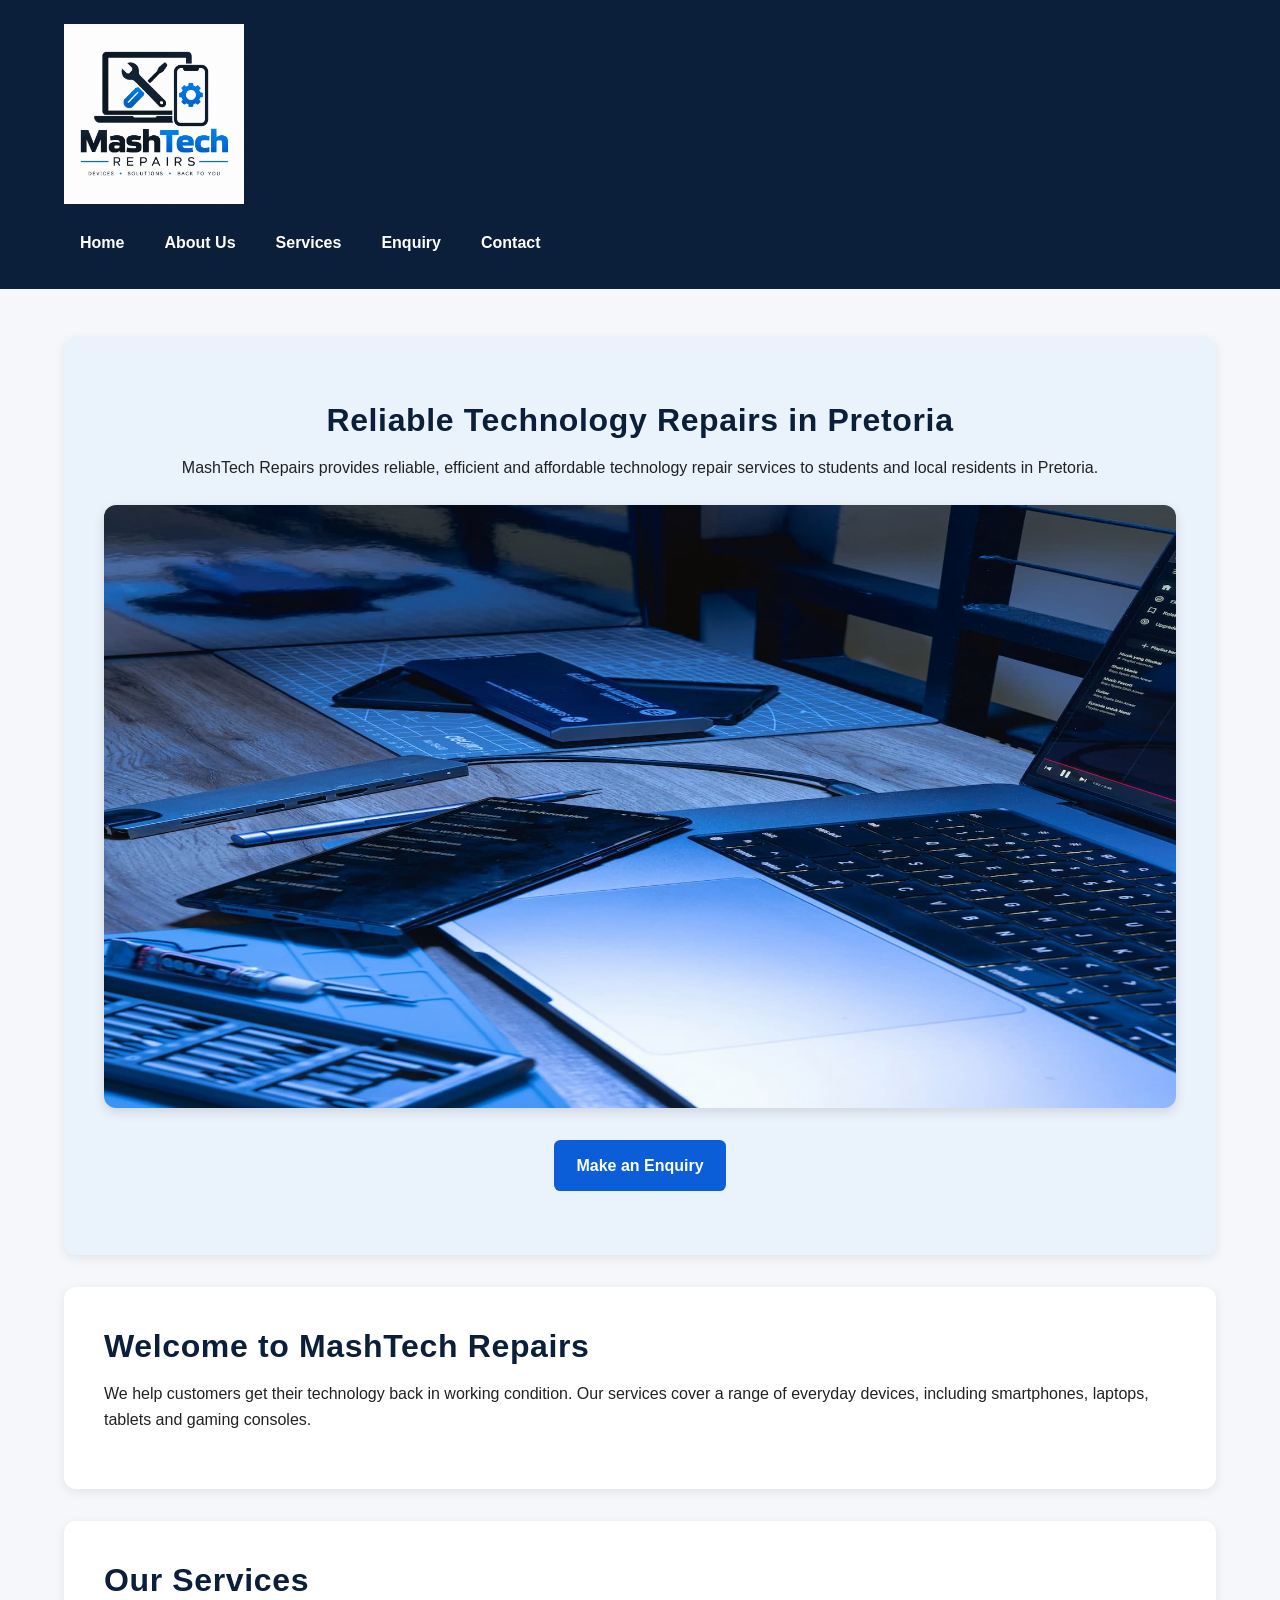
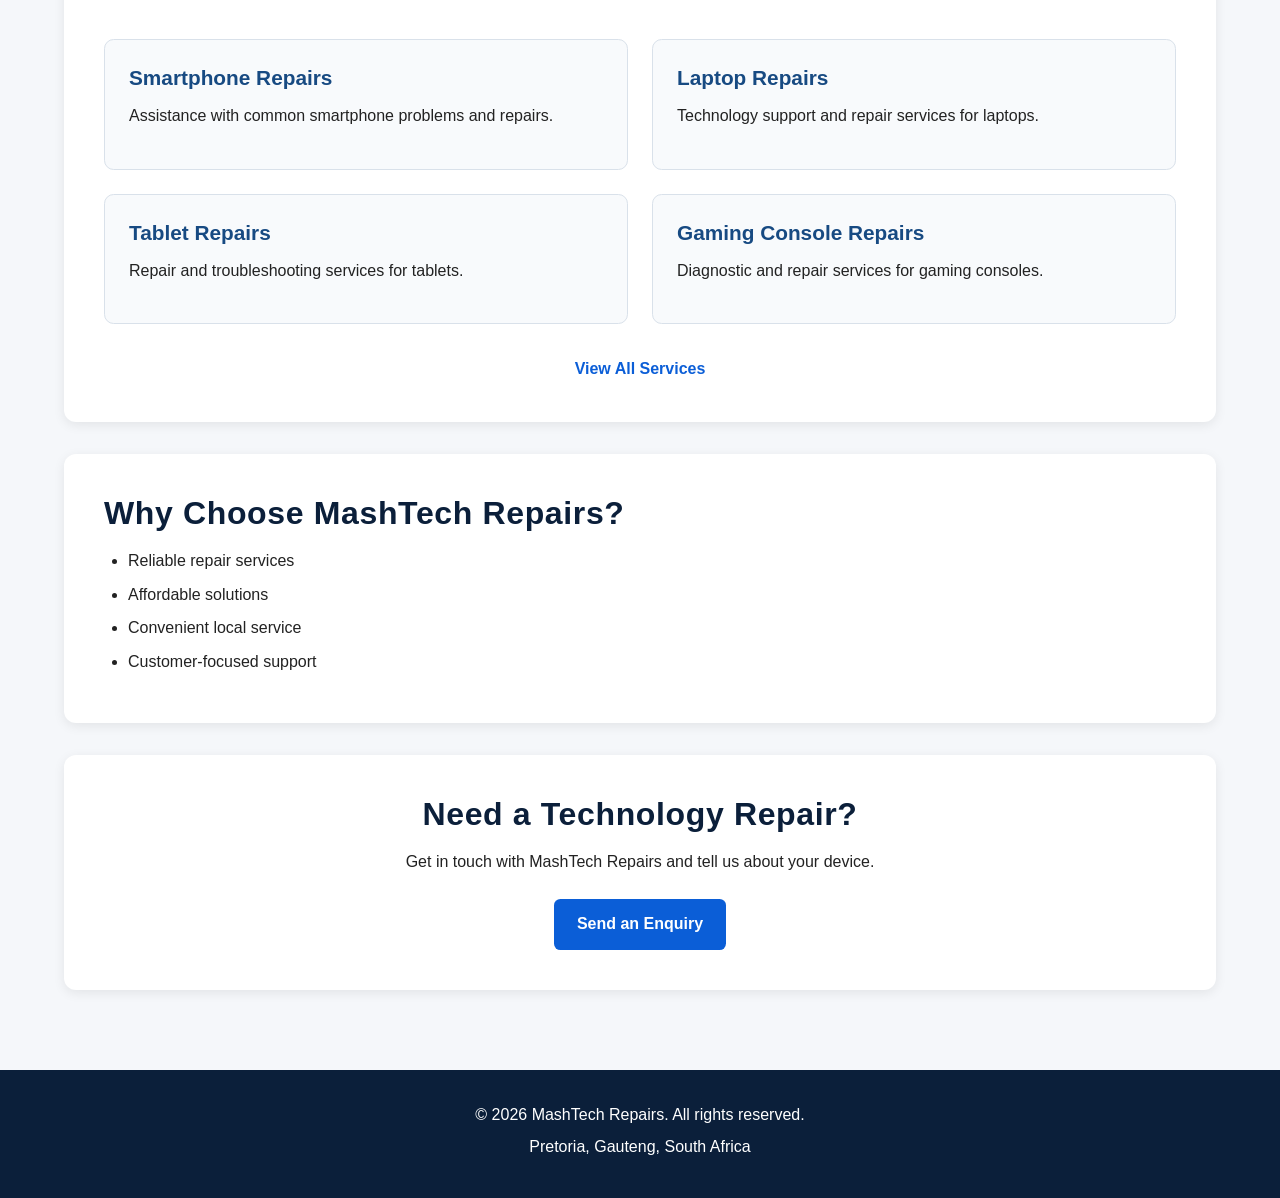
==== index.html @ 8fb37210 "Complete WEDE5020 Part 2 styling and responsive design" ====
<!DOCTYPE html>
<html lang="en">
<head>
    
    <meta charset="UTF-8">
    <meta name="viewport" content="width=device-width, initial-scale=1.0">

   
    <title>MashTech Repairs | Technology Repairs in Pretoria</title>

    <link rel="stylesheet" href="css_assets/homepage.css">
</head>

<body>

    
    <header>
    <a href="index.html" class="logo-link">
        <img src="_images/page/mashtech-logo.png" alt="MashTech Repairs logo">
    </a>

    <nav>
        <a href="index.html">Home</a>
        <a href="about.html">About Us</a>
        <a href="services.html">Services</a>
        <a href="enquiry.html">Enquiry</a>
        <a href="contact.html">Contact</a>
    </nav>
</header>
    
    <main>

        
        <section>
            <h2>Reliable Technology Repairs in Pretoria</h2>

            <p>
                MashTech Repairs provides reliable, efficient and affordable
                technology repair services to students and local residents in Pretoria.
            </p>

            <picture>
    <source
        media="(max-width: 600px)"
        srcset="_images/page/homepage-repair-480.jpg"
    >

    <source
        media="(max-width: 1023px)"
        srcset="_images/page/homepage-repair-960.jpg"
    >

    <img
        src="_images/page/homepage-repair-1920.jpg"
        srcset="
            _images/page/homepage-repair-480.jpg 480w,
            _images/page/homepage-repair-960.jpg 960w,
            _images/page/homepage-repair-1920.jpg 1920w
        "
        sizes="(max-width: 600px) 94vw,
               (max-width: 1023px) 92vw,
               90vw"
        alt="Laptop, smartphone and repair tools"
    >
</picture>
 
            <a href="enquiry.html">Make an Enquiry</a>
        </section>

       
        <section>
            <h2>Welcome to MashTech Repairs</h2>

            <p>
                We help customers get their technology back in working condition.
                Our services cover a range of everyday devices, including smartphones,
                laptops, tablets and gaming consoles.
            </p>
        </section>

        
        <section>
            <h2>Our Services</h2>

            <article>
                <h3>Smartphone Repairs</h3>
                <p>
                    Assistance with common smartphone problems and repairs.
                </p>
            </article>

            <article>
                <h3>Laptop Repairs</h3>
                <p>
                    Technology support and repair services for laptops.
                </p>
            </article>

            <article>
                <h3>Tablet Repairs</h3>
                <p>
                    Repair and troubleshooting services for tablets.
                </p>
            </article>

            <article>
                <h3>Gaming Console Repairs</h3>
                <p>
                    Diagnostic and repair services for gaming consoles.
                </p>
            </article>

            <a href="services.html">View All Services</a>
        </section>

        
        <section>
            <h2>Why Choose MashTech Repairs?</h2>

            <ul>
                <li>Reliable repair services</li>
                <li>Affordable solutions</li>
                <li>Convenient local service</li>
                <li>Customer-focused support</li>
            </ul>
        </section>

        
        <section>
            <h2>Need a Technology Repair?</h2>

            <p>
                Get in touch with MashTech Repairs and tell us about your device.
            </p>

            <a href="enquiry.html">Send an Enquiry</a>
        </section>

    </main>

    <!-- Footer -->
    <footer>
        <p>&copy; 2026 MashTech Repairs. All rights reserved.</p>
        <p>Pretoria, Gauteng, South Africa</p>
    </footer>

</body>
</html>
---- css_assets/homepage.css ----
* {
    margin: 0;
    padding: 0;
    box-sizing: border-box;
}

html {
    scroll-behavior: smooth;
}

body {
    font-family: Arial, Helvetica, sans-serif;
    font-size: 1rem;
    line-height: 1.6;
    color: #222222;
    background-color: #f5f7fa;
}


img {
    max-width: 100%;
    height: auto;
    display: block;
}

main img {
    width: 100%;
    max-width: 100%;
    height: auto;
    margin: 1.5rem auto;
    border-radius: 0.75rem;
    box-shadow: 0 4px 12px rgba(0, 0, 0, 0.12);
}

a {
    color: #0b5ed7;
    text-decoration: none;
}

a:hover {
    text-decoration: underline;
}

a:focus {
    outline: 3px solid #ffbf47;
    outline-offset: 3px;
}

a:active {
    color: #063b88;
}

header {
    background-color: #0b1f3a;
    color: #ffffff;
    padding: 1.5rem 5%;
}

header h1 {
    font-size: 2rem;
    font-weight: 700;
    letter-spacing: 0.05em;
}


nav {
    display: flex;
    flex-wrap: wrap;
    gap: 0.5rem;
    margin-top: 1rem;
}

nav a {
    color: #ffffff;
    padding: 0.6rem 1rem;
    border-radius: 0.4rem;
    font-weight: 600;
}

nav a:hover {
    background-color: #174a82;
    text-decoration: none;
}

nav a:focus {
    outline: 3px solid #ffbf47;
    outline-offset: 2px;
}

nav a:active {
    background-color: #08203d;
}


main {
    width: 90%;
    max-width: 1200px;
    margin: 0 auto;
    padding: 3rem 0;
}

main section {
    background-color: #ffffff;
    margin-bottom: 2rem;
    padding: 2.5rem;
    border-radius: 0.75rem;
    box-shadow: 0 3px 12px rgba(0, 0, 0, 0.08);
}

main section:first-child {
    text-align: center;
    background-color: #eaf2fb;
    padding: 4rem 2.5rem;
}

h2 {
    color: #0b1f3a;
    font-size: 2rem;
    line-height: 1.2;
    margin-bottom: 1rem;
    letter-spacing: 0.02em;
}

h3 {
    color: #174a82;
    font-size: 1.3rem;
    line-height: 1.3;
    margin-bottom: 0.75rem;
}

p {
    margin-bottom: 1rem;
}

main section:last-child {
    text-align: center;
}


main section:first-child a,
main section:last-child a {
    display: inline-block;
    background-color: #0b5ed7;
    color: #ffffff;
    padding: 0.8rem 1.4rem;
    margin-top: 0.5rem;
    border-radius: 0.4rem;
    font-weight: 700;
}

main section:first-child a:hover,
main section:last-child a:hover {
    background-color: #063b88;
    text-decoration: none;
    transform: translateY(-2px);
}

main section:first-child a:focus,
main section:last-child a:focus {
    outline: 3px solid #ffbf47;
    outline-offset: 3px;
}

main section:first-child a:active,
main section:last-child a:active {
    transform: translateY(0);
}


main section:nth-child(3) {
    display: grid;
    grid-template-columns: repeat(2, 1fr);
    gap: 1.5rem;
}

main section:nth-child(3) h2 {
    grid-column: 1 / -1;
}

main section:nth-child(3) > article {
    padding: 1.5rem;
    border: 1px solid #d9e1ea;
    border-radius: 0.6rem;
    background-color: #f8fafc;
}

main section:nth-child(3) > article:hover {
    border-color: #0b5ed7;
    box-shadow: 0 4px 12px rgba(11, 94, 215, 0.12);
}

main section:nth-child(3) > a {
    grid-column: 1 / -1;
    justify-self: center;
    margin-top: 0.5rem;
    font-weight: 700;
}


ul {
    padding-left: 1.5rem;
}

li {
    margin-bottom: 0.5rem;
}


footer {
    background-color: #0b1f3a;
    color: #ffffff;
    text-align: center;
    padding: 2rem 5%;
}

footer p {
    margin-bottom: 0.4rem;
}


@media (max-width: 1023px) {

    header {
        padding: 1.25rem 4%;
    }

    header h1 {
        font-size: 1.8rem;
    }

    main {
        width: 92%;
        padding: 2.5rem 0;
    }

    main section {
        padding: 2rem;
    }

    main section:nth-child(3) {
        grid-template-columns: repeat(2, 1fr);
    }

    h2 {
        font-size: 1.8rem;
    }

    h3 {
        font-size: 1.2rem;
    }
}


@media (max-width: 600px) {

    body {
        font-size: 0.95rem;
    }

    header {
        text-align: center;
        padding: 1rem 5%;
    }

    header h1 {
        font-size: 1.5rem;
    }

    nav {
        flex-direction: column;
        gap: 0.25rem;
    }

    nav a {
        display: block;
        width: 100%;
        padding: 0.7rem;
        background-color: #174a82;
    }

    main {
        width: 94%;
        padding: 1.5rem 0;
    }

    main section,
    main section:first-child {
        padding: 1.5rem;
        margin-bottom: 1.25rem;
    }

    main section:first-child {
        padding-top: 2.5rem;
        padding-bottom: 2.5rem;
    }

    h2 {
        font-size: 1.5rem;
    }

    h3 {
        font-size: 1.1rem;
    }

    main section:nth-child(3) {
        grid-template-columns: 1fr;
    }

    main section:nth-child(3) h2,
    main section:nth-child(3) > a {
        grid-column: auto;
    }

    main section:nth-child(3) > article {
        width: 100%;
    }

    main section:first-child a,
    main section:last-child a {
        width: 100%;
        text-align: center;
    }

    footer {
        padding: 1.5rem 5%;
    }
}

picture {
    display: block;
    width: 100%;
    margin: 1.5rem auto;
}

picture img {
    width: 100%;
    height: auto;
    border-radius: 0.75rem;
}

.logo-link {
    display: block;
}

.logo-link img {
    width: 180px;
    height: auto;
    margin: 0;
}
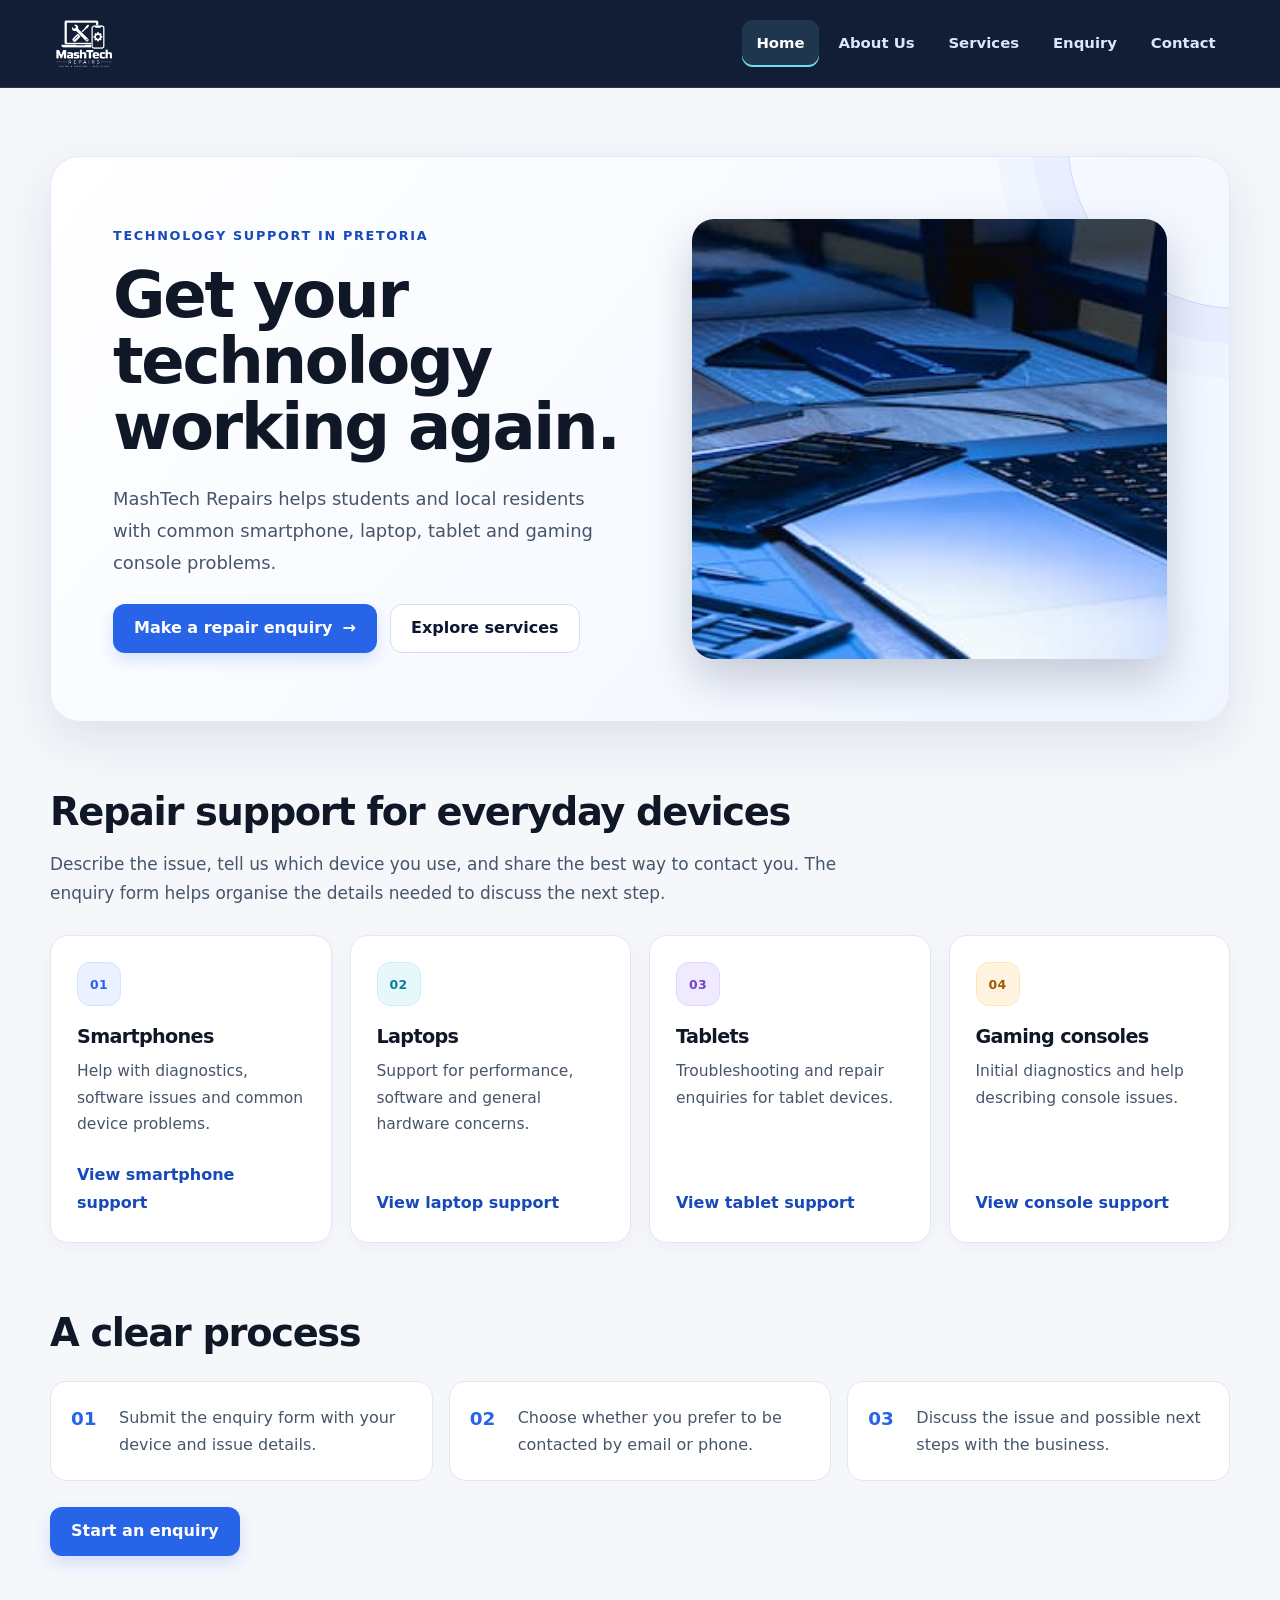
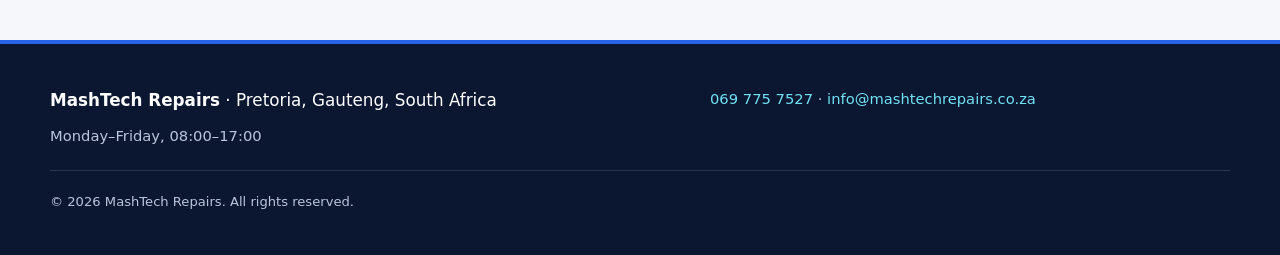
==== commit 5fc9b89e: "Complete WEDE5020 Part 3 website improvements" ====
--- a/index.html
+++ b/index.html
@@ -1,148 +1,51 @@
 <!DOCTYPE html>
-<html lang="en">
+
+<html lang="en-ZA">
 <head>
-    
-    <meta charset="UTF-8">
-    <meta name="viewport" content="width=device-width, initial-scale=1.0">
-
-   
-    <title>MashTech Repairs | Technology Repairs in Pretoria</title>
-
-    <link rel="stylesheet" href="css_assets/homepage.css">
+<meta charset="utf-8"/>
+<meta content="width=device-width, initial-scale=1" name="viewport"/>
+<title>MashTech Repairs | Device Repairs in Pretoria</title>
+<meta content="MashTech Repairs offers local smartphone, laptop, tablet and gaming console diagnostics and repair enquiries in Pretoria, Gauteng." name="description"/>
+<meta content="technology repairs Pretoria, smartphone repairs, laptop repairs, tablet repairs, gaming console diagnostics" name="keywords"/>
+<meta content="website" property="og:type"/>
+<meta content="MashTech Repairs | Device Repairs in Pretoria" property="og:title"/>
+<meta content="MashTech Repairs offers local smartphone, laptop, tablet and gaming console diagnostics and repair enquiries in Pretoria, Gauteng." property="og:description"/>
+<meta content="index,follow" name="robots"/>
+<meta content="#0b1f3a" name="theme-color"/>
+<link href="css_assets/site.css" rel="stylesheet"/>
 </head>
-
 <body>
-
-    
-    <header>
-    <a href="index.html" class="logo-link">
-        <img src="_images/page/mashtech-logo.png" alt="MashTech Repairs logo">
-    </a>
-
-    <nav>
-        <a href="index.html">Home</a>
-        <a href="about.html">About Us</a>
-        <a href="services.html">Services</a>
-        <a href="enquiry.html">Enquiry</a>
-        <a href="contact.html">Contact</a>
-    </nav>
+<a class="skip-link" href="#main-content">Skip to main content</a>
+<header>
+<a aria-label="MashTech Repairs home" class="logo-link" href="index.html"><img alt="MashTech Repairs" decoding="async" height="500" src="_images/page/mashtech-transparent-logo.png" width="500"/></a>
+<button aria-controls="primary-navigation" aria-expanded="false" class="menu-toggle" type="button">Menu <span aria-hidden="true">☰</span></button>
+<nav aria-label="Main navigation" id="primary-navigation">
+<a aria-current="page" href="index.html">Home</a>
+<a href="about.html">About Us</a>
+<a href="services.html">Services</a>
+<a href="enquiry.html">Enquiry</a>
+<a href="contact.html">Contact</a>
+</nav>
 </header>
-    
-    <main>
-
-        
-        <section>
-            <h2>Reliable Technology Repairs in Pretoria</h2>
-
-            <p>
-                MashTech Repairs provides reliable, efficient and affordable
-                technology repair services to students and local residents in Pretoria.
-            </p>
-
-            <picture>
-    <source
-        media="(max-width: 600px)"
-        srcset="_images/page/homepage-repair-480.jpg"
-    >
-
-    <source
-        media="(max-width: 1023px)"
-        srcset="_images/page/homepage-repair-960.jpg"
-    >
-
-    <img
-        src="_images/page/homepage-repair-1920.jpg"
-        srcset="
-            _images/page/homepage-repair-480.jpg 480w,
-            _images/page/homepage-repair-960.jpg 960w,
-            _images/page/homepage-repair-1920.jpg 1920w
-        "
-        sizes="(max-width: 600px) 94vw,
-               (max-width: 1023px) 92vw,
-               90vw"
-        alt="Laptop, smartphone and repair tools"
-    >
-</picture>
- 
-            <a href="enquiry.html">Make an Enquiry</a>
-        </section>
-
-       
-        <section>
-            <h2>Welcome to MashTech Repairs</h2>
-
-            <p>
-                We help customers get their technology back in working condition.
-                Our services cover a range of everyday devices, including smartphones,
-                laptops, tablets and gaming consoles.
-            </p>
-        </section>
-
-        
-        <section>
-            <h2>Our Services</h2>
-
-            <article>
-                <h3>Smartphone Repairs</h3>
-                <p>
-                    Assistance with common smartphone problems and repairs.
-                </p>
-            </article>
-
-            <article>
-                <h3>Laptop Repairs</h3>
-                <p>
-                    Technology support and repair services for laptops.
-                </p>
-            </article>
-
-            <article>
-                <h3>Tablet Repairs</h3>
-                <p>
-                    Repair and troubleshooting services for tablets.
-                </p>
-            </article>
-
-            <article>
-                <h3>Gaming Console Repairs</h3>
-                <p>
-                    Diagnostic and repair services for gaming consoles.
-                </p>
-            </article>
-
-            <a href="services.html">View All Services</a>
-        </section>
-
-        
-        <section>
-            <h2>Why Choose MashTech Repairs?</h2>
-
-            <ul>
-                <li>Reliable repair services</li>
-                <li>Affordable solutions</li>
-                <li>Convenient local service</li>
-                <li>Customer-focused support</li>
-            </ul>
-        </section>
-
-        
-        <section>
-            <h2>Need a Technology Repair?</h2>
-
-            <p>
-                Get in touch with MashTech Repairs and tell us about your device.
-            </p>
-
-            <a href="enquiry.html">Send an Enquiry</a>
-        </section>
-
-    </main>
-
-    <!-- Footer -->
-    <footer>
-        <p>&copy; 2026 MashTech Repairs. All rights reserved.</p>
-        <p>Pretoria, Gauteng, South Africa</p>
-    </footer>
-
+<main id="main-content">
+<section class="hero-grid">
+<div><p class="muted">Technology support in Pretoria</p><h1>Get your technology working again.</h1><p>MashTech Repairs helps students and local residents with common smartphone, laptop, tablet and gaming console problems.</p><a class="button" href="enquiry.html">Make a repair enquiry <span aria-hidden="true">→</span></a> <a class="button button-secondary" href="services.html">Explore services</a></div>
+<picture><source media="(max-width:600px)" srcset="_images/page/homepage-repair-480.jpg"/><source media="(max-width:1023px)" srcset="_images/page/homepage-repair-960.jpg"/><img alt="Laptop, smartphone and repair tools" decoding="async" height="1080" sizes="(max-width:760px) 92vw, 44vw" src="_images/page/homepage-repair-1920.jpg" srcset="_images/page/homepage-repair-480.jpg 480w, _images/page/homepage-repair-960.jpg 960w, _images/page/homepage-repair-1920.jpg 1920w" width="1920"/></picture>
+</section>
+<section><h2>Repair support for everyday devices</h2><p>Describe the issue, tell us which device you use, and share the best way to contact you. The enquiry form helps organise the details needed to discuss the next step.</p><div class="card-grid">
+<article class="service-card"><h3>Smartphones</h3><p>Help with diagnostics, software issues and common device problems.</p><a href="services.html#smartphones">View smartphone support</a></article>
+<article class="service-card"><h3>Laptops</h3><p>Support for performance, software and general hardware concerns.</p><a href="services.html#laptops">View laptop support</a></article>
+<article class="service-card"><h3>Tablets</h3><p>Troubleshooting and repair enquiries for tablet devices.</p><a href="services.html#tablets">View tablet support</a></article>
+<article class="service-card"><h3>Gaming consoles</h3><p>Initial diagnostics and help describing console issues.</p><a href="services.html#consoles">View console support</a></article>
+</div></section>
+<section><h2>A clear process</h2><ol><li>Submit the enquiry form with your device and issue details.</li><li>Choose whether you prefer to be contacted by email or phone.</li><li>Discuss the issue and possible next steps with the business.</li></ol><a class="button" href="enquiry.html">Start an enquiry</a></section>
+</main>
+<footer>
+<p><strong>MashTech Repairs</strong> · Pretoria, Gauteng, South Africa</p>
+<p><a href="tel:+27697757527">069 775 7527</a> · <a href="mailto:info@mashtechrepairs.co.za">info@mashtechrepairs.co.za</a></p>
+<p>Monday–Friday, 08:00–17:00</p>
+<p>© <span data-current-year="">2026</span> MashTech Repairs. All rights reserved.</p>
+</footer>
+<script defer="" src="js_assets/subpages.js"></script>
 </body>
 </html>
--- a/css_assets/site.css
+++ b/css_assets/site.css
@@ -0,0 +1,25 @@
+/* MashTech Repairs — shared responsive design system */
+:root{--ink:#101828;--navy:#0b1730;--navy-2:#11274a;--blue:#2864e8;--blue-2:#1749b8;--cyan:#70e1f5;--paper:#f5f7fb;--white:#fff;--muted:#64748b;--line:#e2e8f0;--soft:#eaf1ff;--radius:22px;--shadow:0 18px 50px rgba(15,35,75,.10);--max:1180px}
+*{box-sizing:border-box;margin:0;padding:0}html{scroll-behavior:smooth;scroll-padding-top:90px}body{font-family:Inter,ui-sans-serif,system-ui,-apple-system,BlinkMacSystemFont,"Segoe UI",sans-serif;font-size:16px;line-height:1.7;color:var(--ink);background:var(--paper);-webkit-font-smoothing:antialiased}img{display:block;max-width:100%;height:auto}a{color:var(--blue-2);text-decoration:none}a:hover{text-decoration:underline}button,input,select,textarea{font:inherit}button,a,input,select,textarea{touch-action:manipulation}a:focus-visible,button:focus-visible,input:focus-visible,select:focus-visible,textarea:focus-visible{outline:3px solid #f59e0b;outline-offset:3px}.skip-link{position:absolute;left:1rem;top:-5rem;z-index:1000;padding:.7rem 1rem;background:white;border-radius:10px}.skip-link:focus{top:1rem}
+header{position:sticky;top:0;z-index:100;background:rgba(11,23,48,.97);backdrop-filter:blur(16px);color:white;border-bottom:1px solid rgba(255,255,255,.09);padding:0 max(24px,calc((100% - var(--max))/2));min-height:88px;display:flex;align-items:center;justify-content:space-between;gap:28px}.logo-link{display:flex;align-items:center;flex-shrink:0}.logo-link img{width:170px;max-height:68px;object-fit:contain;object-position:left center;filter:brightness(0) invert(1)}.menu-toggle{display:none;background:transparent;border:1px solid rgba(255,255,255,.25);color:#fff;border-radius:12px;padding:.6rem .85rem;font-weight:700;cursor:pointer}nav{display:flex;align-items:center;justify-content:flex-end;gap:5px}nav a{color:#dce7fa;padding:.65rem .9rem;border-radius:11px;font-size:.93rem;font-weight:650;white-space:nowrap;transition:background .2s,color .2s}nav a:hover,nav a[aria-current="page"]{background:rgba(112,225,245,.13);color:white;text-decoration:none}nav a[aria-current="page"]{box-shadow:inset 0 -2px var(--cyan)}
+main{width:min(calc(100% - 48px),var(--max));margin:0 auto;padding:64px 0 84px}main>section{margin-bottom:68px}main>section:last-child{margin-bottom:0}h1,h2,h3{line-height:1.14;letter-spacing:-.035em;color:var(--ink)}h1{font-size:clamp(2.45rem,5vw,4.6rem);font-weight:800;max-width:850px;margin:0 0 22px}h2{font-size:clamp(1.65rem,3vw,2.45rem);font-weight:780;margin-bottom:16px}h3{font-size:1.25rem;font-weight:750;margin-bottom:10px}p{margin:0 0 16px;color:#475569}main>section>p{max-width:790px;font-size:1.06rem} .muted,small{color:var(--muted)}.eyebrow,.muted:first-child{font-size:.79rem;font-weight:800;letter-spacing:.13em;text-transform:uppercase;color:var(--blue-2)}.eyebrow{display:inline-flex;align-items:center;gap:9px;margin-bottom:17px}.eyebrow:before{content:"";width:24px;height:2px;background:var(--blue)}
+.hero-grid{position:relative;display:grid;grid-template-columns:1.04fr .96fr;align-items:center;gap:clamp(30px,5vw,72px);padding:clamp(28px,5vw,62px);margin-top:4px;background:linear-gradient(130deg,#fff 0%,#f0f5ff 100%);border:1px solid #e1e9f8;border-radius:30px;overflow:hidden;box-shadow:var(--shadow)}.hero-grid:after{content:"";position:absolute;width:340px;height:340px;right:-180px;top:-190px;border:1px solid #c6d8ff;border-radius:50%;box-shadow:0 0 0 35px rgba(40,100,232,.035),0 0 0 70px rgba(40,100,232,.025);pointer-events:none}.hero-grid .muted{font-size:.8rem;font-weight:800;letter-spacing:.13em;text-transform:uppercase;color:var(--blue-2);margin-bottom:16px}.hero-grid h1{font-size:clamp(2.7rem,5vw,4.6rem);line-height:1.03;max-width:620px}.hero-grid p:not(.muted){font-size:1.12rem;max-width:540px;line-height:1.8}.hero-grid picture{position:relative;z-index:1}.hero-grid picture img{width:100%;height:440px;object-fit:cover;border-radius:22px;box-shadow:0 20px 45px rgba(9,24,53,.2)}
+.button,button[type=submit],.button-secondary{display:inline-flex;align-items:center;justify-content:center;gap:10px;min-height:49px;padding:12px 20px;border:1px solid transparent;border-radius:12px;background:var(--blue);color:#fff;font-weight:750;line-height:1.3;cursor:pointer;transition:transform .18s,background .18s,box-shadow .18s;box-shadow:0 7px 16px rgba(40,100,232,.17)}.button:hover,button[type=submit]:hover{background:var(--blue-2);transform:translateY(-2px);text-decoration:none;box-shadow:0 10px 22px rgba(40,100,232,.22)}.button-secondary{background:white;color:var(--navy);border-color:#d4deee;box-shadow:none}.button-secondary:hover{background:#eef4ff;text-decoration:none}.hero-grid .button{margin:8px 8px 0 0}.hero-grid .button-secondary{margin-top:8px}
+.card-grid{display:grid;grid-template-columns:repeat(4,minmax(0,1fr));gap:18px;margin-top:28px}.service-card{position:relative;display:flex;flex-direction:column;align-items:flex-start;padding:26px;background:#fff;border:1px solid var(--line);border-radius:18px;box-shadow:0 5px 18px rgba(15,35,75,.035);transition:transform .2s,border-color .2s,box-shadow .2s;min-width:0}.service-card:hover{transform:translateY(-4px);border-color:#bfd0fa;box-shadow:0 16px 30px rgba(15,35,75,.08)}.service-card h2,.service-card h3{font-size:1.2rem;margin-bottom:10px}.service-card p{font-size:.97rem}.service-card a{font-weight:750;margin-top:auto;padding-top:8px}.service-card ul{padding-left:1.2rem;margin:0 0 18px;color:#475569}.service-card li{margin:.25rem 0}.service-card:before{content:"";display:block;width:42px;height:42px;border-radius:13px;background:var(--soft);border:1px solid #d6e3ff;margin-bottom:20px}.service-card:nth-child(2):before{background:#e6f8fb;border-color:#c8f0f7}.service-card:nth-child(3):before{background:#f0eaff;border-color:#e2d5ff}.service-card:nth-child(4):before{background:#fff3df;border-color:#ffe6ba}
+main ol{counter-reset:steps;list-style:none;display:grid;grid-template-columns:repeat(3,1fr);gap:16px;margin:26px 0}main ol li{counter-increment:steps;background:#fff;border:1px solid var(--line);border-radius:16px;padding:22px 22px 22px 68px;position:relative;color:#475569}main ol li:before{content:counter(steps,decimal-leading-zero);position:absolute;left:20px;top:21px;font-size:1.15rem;font-weight:850;color:var(--blue)}
+main>section:has(>h1){padding:34px 0 8px}main>section:has(>h1) h1{font-size:clamp(2.4rem,4vw,3.8rem)}.form-note{padding:14px 18px;border-left:3px solid var(--blue);background:#eaf1ff;border-radius:0 12px 12px 0;font-size:.95rem!important}.search-tools{display:flex;align-items:center;gap:12px;flex-wrap:wrap;margin:22px 0 12px}.search-tools label{font-weight:750}.search-tools input[type=search]{flex:1;min-width:220px}.search-tools button{min-height:47px}.search-tools button[type=submit]{background:var(--blue)}input:not([type=radio]):not([type=checkbox]),select,textarea{width:100%;padding:12px 14px;border:1px solid #cbd5e1;border-radius:10px;background:#fff;color:var(--ink);margin:6px 0 18px;min-height:48px}textarea{resize:vertical;min-height:135px}input::placeholder,textarea::placeholder{color:#94a3b8}form{background:#fff;border:1px solid var(--line);border-radius:22px;padding:clamp(20px,4vw,38px);box-shadow:var(--shadow);max-width:900px}fieldset{border:1px solid var(--line);border-radius:15px;padding:22px;margin-bottom:22px;min-width:0}legend{padding:0 9px;font-weight:800;color:var(--navy)}form label:not(.choice-label){display:block;font-size:.94rem;font-weight:700;color:#334155;margin-top:5px}form small{display:block;margin-top:-12px;margin-bottom:18px}.choice-label{display:flex;align-items:flex-start;gap:10px;margin:12px 0;color:#334155}.choice-label input{margin-top:7px;accent-color:var(--blue);flex-shrink:0}.form-status{margin-top:20px;padding:16px;border-radius:12px;background:#e8f8ef;color:#166534;border:1px solid #b7e4c7}.form-status.form-error{background:#fff0f0;color:#9f1239;border-color:#fecdd3}.map-frame{width:100%;height:360px;border:1px solid var(--line);border-radius:18px;background:#e8edf5;margin:18px 0;box-shadow:var(--shadow)}
+.gallery-grid{display:grid;grid-template-columns:repeat(3,1fr);gap:18px;margin-top:25px}.gallery-item{overflow:hidden;text-align:left;padding:0;border:1px solid var(--line);border-radius:18px;background:#fff;color:var(--ink);cursor:pointer;box-shadow:0 8px 20px rgba(15,35,75,.06)}.gallery-item img{width:100%;height:220px;object-fit:cover;transition:transform .25s}.gallery-item:hover img{transform:scale(1.035)}.gallery-item span{display:block;padding:14px 17px;font-weight:750}.lightbox[hidden]{display:none}.lightbox{position:fixed;inset:0;z-index:1000;background:rgba(5,12,27,.92);display:grid;place-items:center;padding:24px}.lightbox figure{max-width:min(100%,1000px);max-height:90vh}.lightbox figure img{max-height:78vh;max-width:100%;width:auto;margin:auto;border-radius:14px}.lightbox figcaption{color:white;text-align:center;padding:12px}.lightbox-close{position:absolute;right:24px;top:24px;background:white;color:var(--navy);border:0;border-radius:12px;padding:10px 14px;font-weight:800;cursor:pointer}
+footer{background:var(--navy);color:#dce7fa;padding:42px max(24px,calc((100% - var(--max))/2));display:grid;grid-template-columns:1.2fr 1fr;gap:8px 36px;border-top:4px solid var(--blue)}footer p{color:#b8c6dd;margin:0;font-size:.92rem}footer p:first-child{color:white;font-size:1.05rem}footer a{color:var(--cyan)}footer p:last-child{grid-column:1/-1;padding-top:20px;margin-top:14px;border-top:1px solid rgba(255,255,255,.12);font-size:.82rem}
+[hidden]{display:none!important}.service-card[hidden]{display:none!important}::selection{background:#c9e9ff;color:var(--navy)}
+@media(max-width:1000px){header{padding:0 24px}.logo-link img{width:150px}.menu-toggle{display:inline-flex}nav{display:none;position:absolute;top:100%;left:0;right:0;padding:14px 24px 20px;background:var(--navy);border-top:1px solid rgba(255,255,255,.1);flex-direction:column;align-items:stretch;box-shadow:0 18px 24px rgba(3,10,25,.2)}nav.is-open{display:flex}nav a{padding:12px 14px}.hero-grid{grid-template-columns:1fr  .88fr;gap:28px}.hero-grid picture img{height:360px}.card-grid{grid-template-columns:repeat(2,minmax(0,1fr))}}
+@media(max-width:680px){header{min-height:76px;padding:0 18px}.logo-link img{width:140px;max-height:60px}main{width:calc(100% - 36px);padding:34px 0 54px}main>section{margin-bottom:48px}main>section:has(>h1){padding-top:14px}.hero-grid{grid-template-columns:1fr;padding:26px 22px;border-radius:22px;gap:24px}.hero-grid h1{font-size:clamp(2.45rem,11vw,3.6rem)}.hero-grid p:not(.muted){font-size:1rem}.hero-grid picture img{height:250px}.hero-grid .button,.hero-grid .button-secondary{width:100%;margin:7px 0 0}.card-grid{grid-template-columns:1fr;gap:13px}.service-card{padding:22px}.service-card:before{margin-bottom:14px}main ol{grid-template-columns:1fr;gap:12px}main ol li{padding:18px 18px 18px 62px}main ol li:before{left:18px;top:17px}.gallery-grid{grid-template-columns:1fr;gap:14px}.gallery-item img{height:230px}form{padding:18px;border-radius:17px}fieldset{padding:16px}.search-tools{align-items:stretch}.search-tools label{width:100%}.search-tools input[type=search]{min-width:0;width:100%}.search-tools button{flex:1}footer{grid-template-columns:1fr;padding:34px 20px;gap:9px}footer p:last-child{grid-column:auto}.map-frame{height:280px}}
+@media(prefers-reduced-motion:reduce){*,*::before,*::after{scroll-behavior:auto!important;transition:none!important;animation:none!important}}
+.service-card:before{content:"01";display:grid;place-items:center;font-size:.78rem;font-weight:900;letter-spacing:.02em;color:var(--blue);font-variant-numeric:tabular-nums}.service-card:nth-child(2):before{content:"02";color:#087e9a}.service-card:nth-child(3):before{content:"03";color:#7444c4}.service-card:nth-child(4):before{content:"04";color:#a35a00}
+
+/* Part 3: selected map area and enquiry response */
+.map-location-controls{margin-top:14px}
+.map-location-controls button[aria-pressed="true"]{background:var(--blue);color:#fff;border-color:var(--blue)}
+.map-location-controls button[aria-pressed="false"]{background:#fff;color:var(--navy);border:1px solid var(--line)}
+.enquiry-response{margin-top:14px;background:#eef5ff;color:var(--ink);border-color:#bfd4f7}
+.enquiry-response p{margin:10px 0 0}
+.form-status a{font-weight:800;text-decoration:underline}
